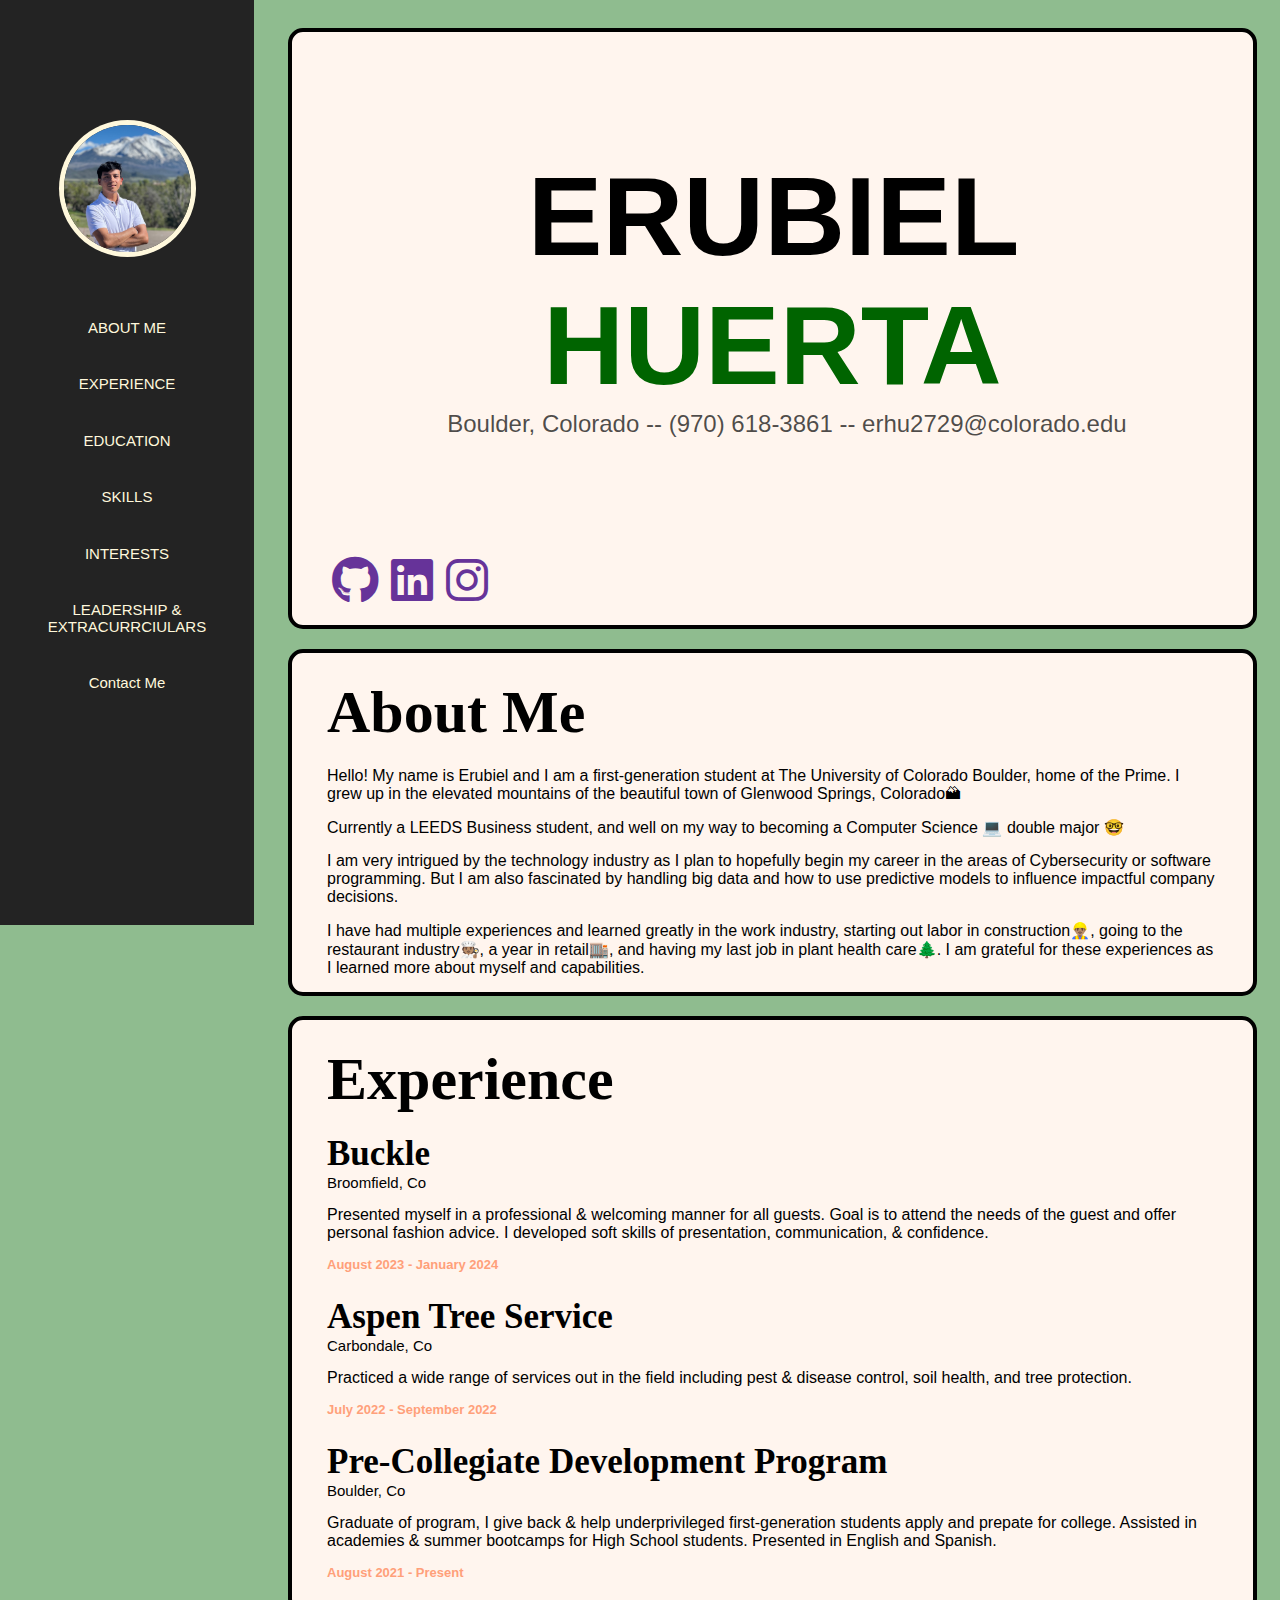
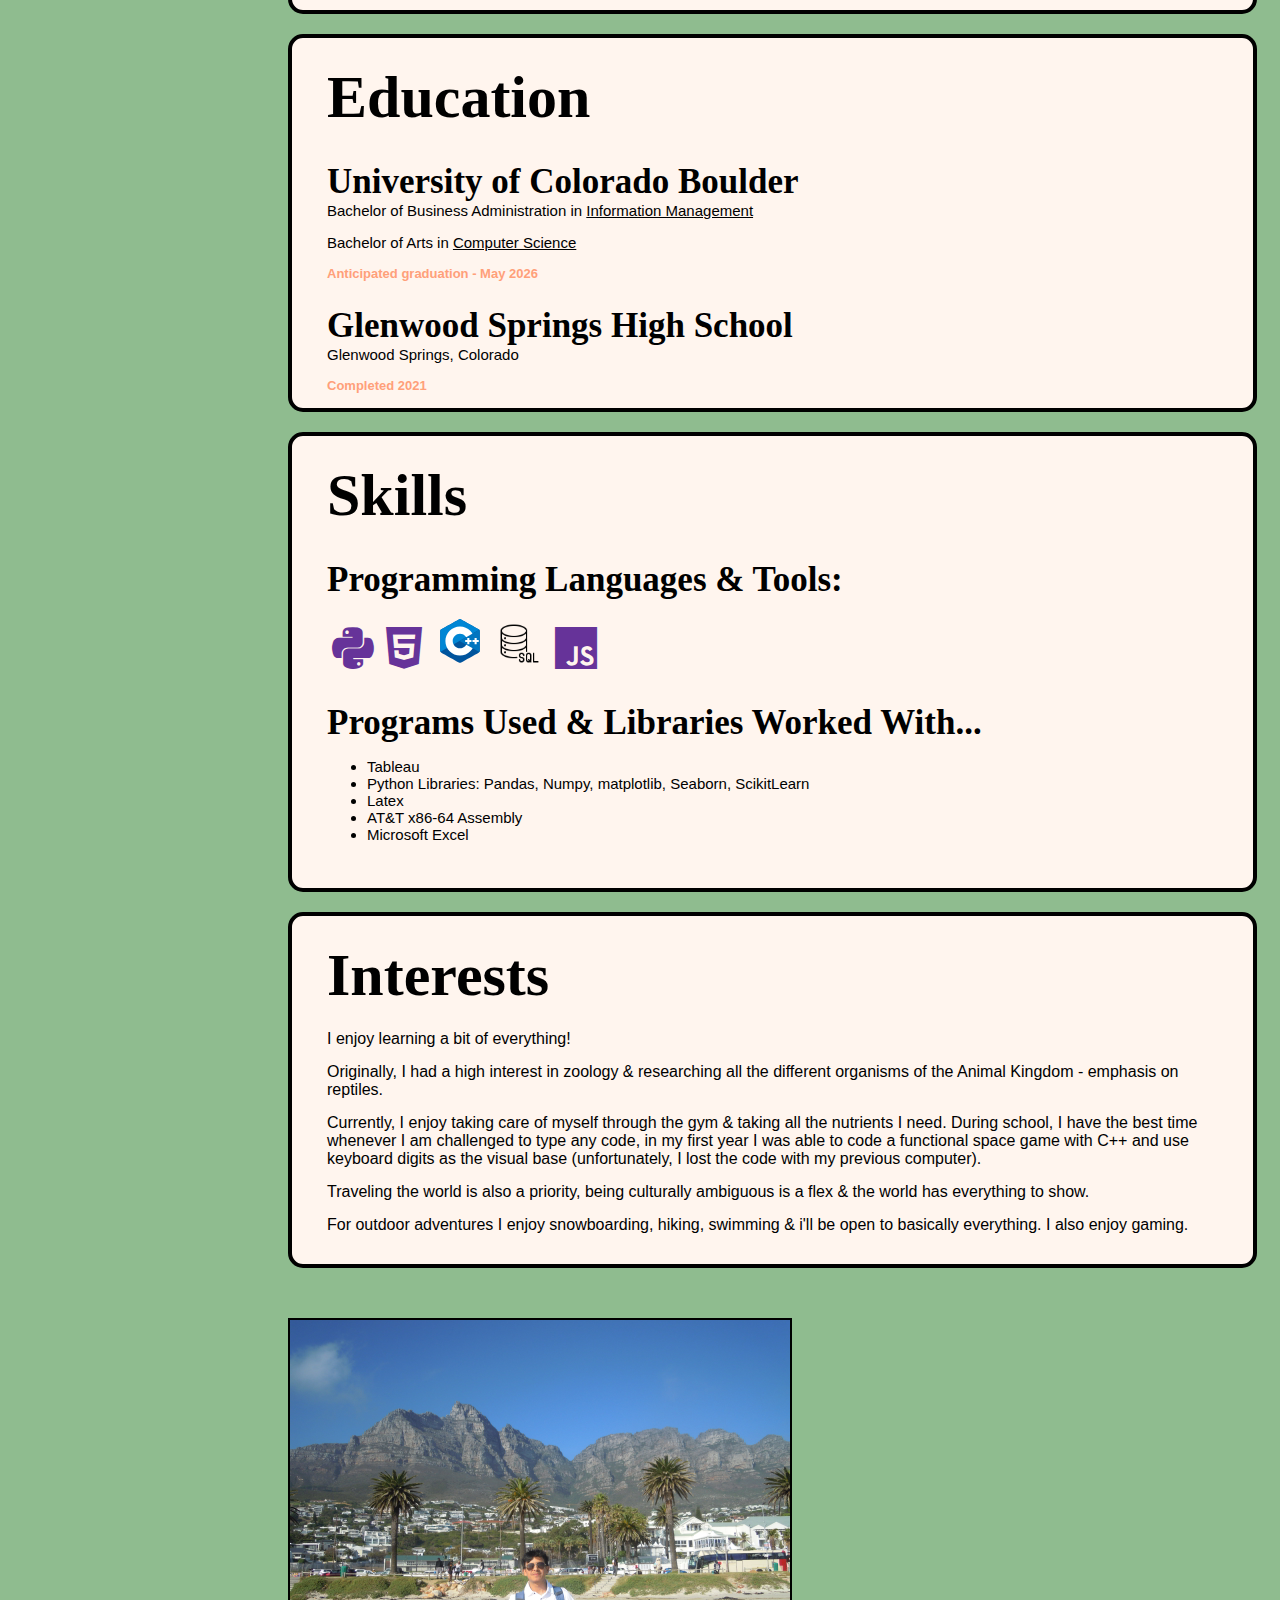
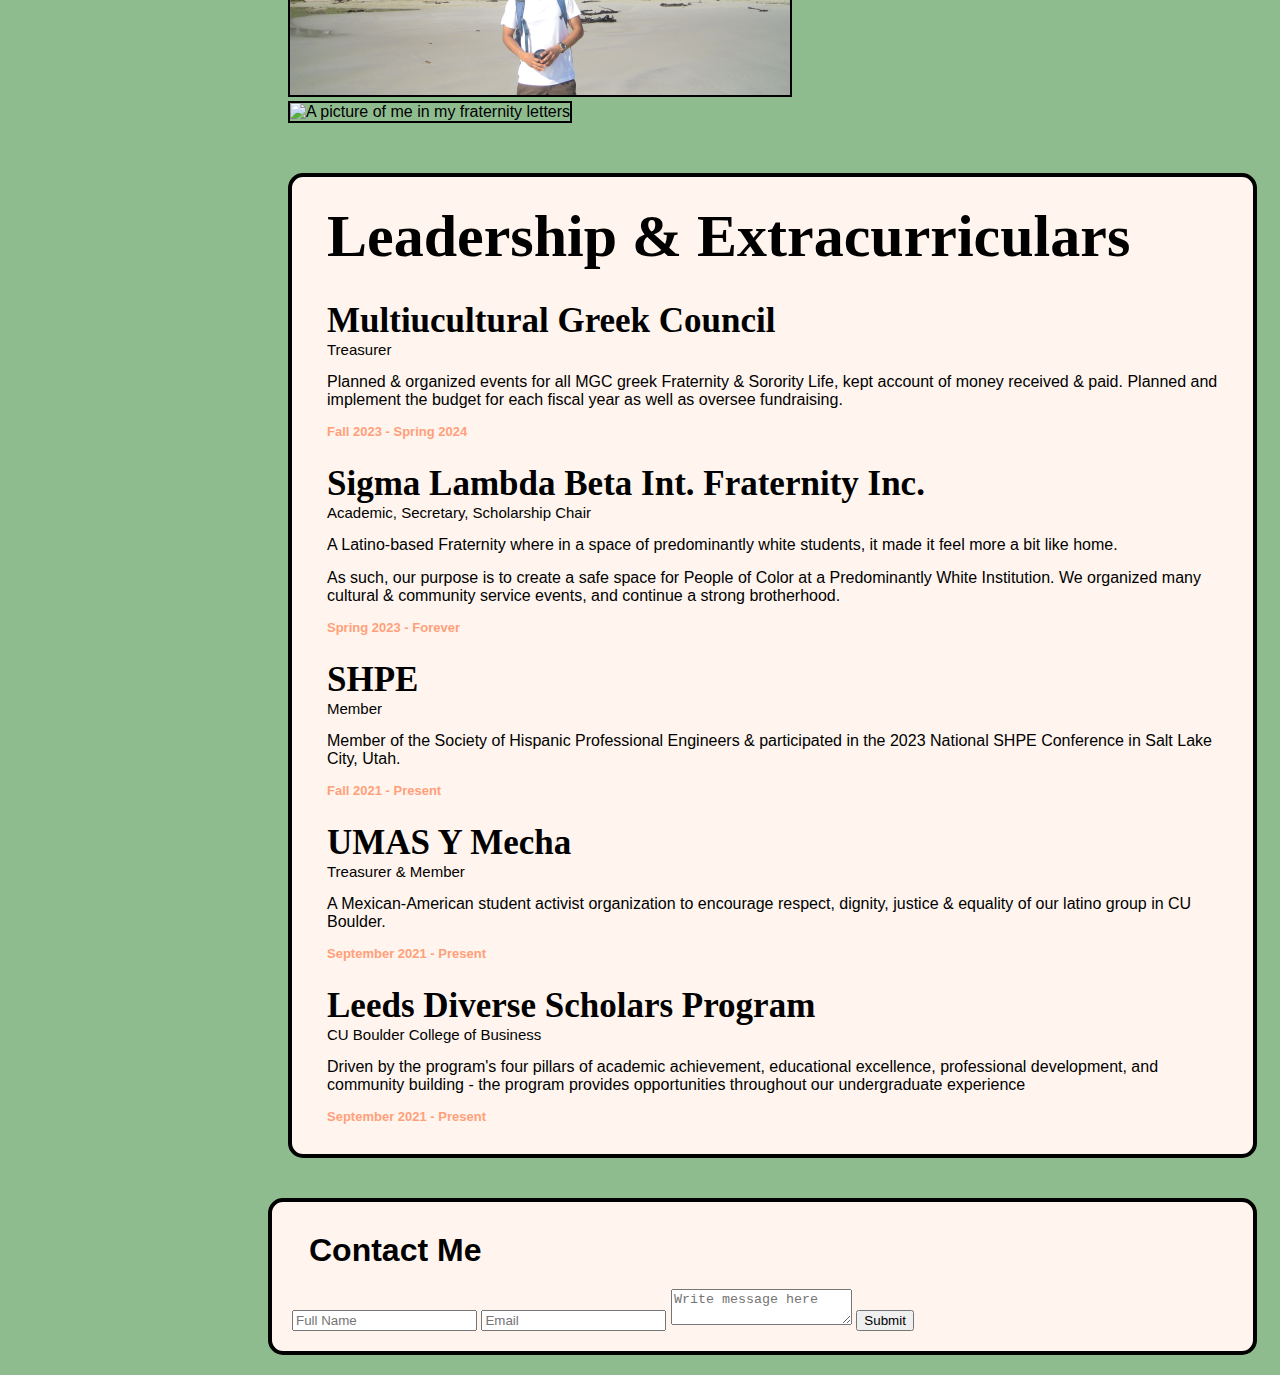
==== index.html @ ac3ac9e4 "changed file name from page1" ====
<!DOCTYPE html>
<html lang="en-US">
    <head>
        <link rel="stylesheet" href="style.css">
        <script type="text/javascript" src="script.js"></script>
        <link rel="stylesheet" href="https://cdnjs.cloudflare.com/ajax/libs/font-awesome/6.1.1/css/all.min.css">

        <link rel="stylesheet" href="https://stackpath.bootstrapcdn.com/bootstrap/5.0.0-alpha1/css/bootstrap.min.css" integrity="sha384-r4NyP46KrjDleawBgD5tp8Y7UzmLA05oM1iAEQ17CSuDqnUK2+k9luXQOfXJCJ4I" crossorigin="anonymous">
        <script src="https://stackpath.bootstrapcdn.com/bootstrap/5.0.0-alpha1/js/bootstrap.min.js" integrity="sha384-oesi62hOLfzrys4LxRF63OJCXdXDipiYWBnvTl9Y9/TRlw5xlKIEHpNyvvDShgf/" crossorigin="anonymous"></script>
        <script src="https://cdn.jsdelivr.net/npm/popper.js@1.16.0/dist/umd/popper.min.js" integrity="sha384-Q6E9RHvbIyZFJoft+2mJbHaEWldlvI9IOYy5n3zV9zzTtmI3UksdQRVvoxMfooAo" crossorigin="anonymous"></script>
    </head>
    <body id="home">

        <div id="toggle-content" class="hide">
            <ul>
                <li><a href="#aboutMe">ABOUT ME</a></li>
                <li><a href="#experience">EXPERIENCE</a></li>
                <li><a href="#education">EDUCATION</a></li>
                <li><a href="#skills">SKILLS</a></li>
                <li><a href="#interests">INTERESTS</a></li>
                <li><a href="#Leadership">LEADERSHIP & EXTRACURRCIULARS</a></li>
            </ul>
        </div>
        <div class="togglebar">
            <div class="toggle" onclick="toggleUp()">
                <i class="fa fa-bars"></i>
            </div>
        </div>


        <div class="wrapper">
            <div class="side-nav">
                <img id="beginning" class="circleImg" src="eruProfessional.jpeg" alt="Profile Picture of Eru">
                <a href="#aboutMe">ABOUT ME</a>
                <a href="#experience">EXPERIENCE</a>
                <a href="#education">EDUCATION</a>
                <a href="#skills">SKILLS</a>
                <a href="#interests">INTERESTS</a>
                <a href="#Leadership">LEADERSHIP & EXTRACURRCIULARS</a>
                <a href="#contactMe">Contact Me</a>
            </div>
        </div>


        <div class="main-content">
            <section class="main_me" href="#beginning">
                <h1 style="font-size: 7em; font-weight: bolder; margin: 120px auto 0 auto;"> 
                    <a>ERUBIEL</a>
                    <a style="color: darkgreen;">HUERTA</a>
                </h1>
                <h2>
                    <a>Boulder, Colorado -- (970) 618-3861 -- erhu2729@colorado.edu</a>
                </h2>
                <ul>
                    <a href="https://github.com/erubielh1012" class="list-inline-item">
                        <i class="fa-brands fa-github"></i>
                    </a>
                    <a href="https://www.linkedin.com/in/erubiel-huerta/" class="list-inline-item">
                        <i class="fa-brands fa-linkedin"></i>
                    </a>
                    <a href="https://instagram.com" class="list-inline-item">
                        <i class="fa-brands fa-instagram"></i>
                    </a>
                </ul>
            </section>
            <section id="aboutMe" class="resume-content">
                <h2>About Me</h2>
                <p>Hello! My name is Erubiel and I am a first-generation student at The University of Colorado Boulder, home of the Prime. I grew up in the elevated mountains of the beautiful town of Glenwood Springs, Colorado🏔</p>
    
                <p>Currently a LEEDS Business student, and well on my way to becoming a Computer Science 💻 double major 🤓</p>
                <p>I am very intrigued by the technology industry as I plan to hopefully begin my career in the areas of Cybersecurity or software programming. But I am also fascinated by handling big data and how to use predictive models to influence impactful company decisions.</p>
    
                <p>I have had multiple experiences and learned greatly in the work industry, starting out labor in construction👷🏽‍♂️, going to the restaurant industry🧑🏽‍🍳, a year in retail🏬, and having my last job in plant health care🌲. I am grateful for these experiences as I learned more about myself and capabilities.</p>
            </section>
            <section id="experience" class="resume-content">
                <div>
                    <h2>Experience</h2>
                    <h3>Buckle
                    </h3>
                    <h4>
                        Broomfield, Co
                    </h4>
                    <p>Presented myself in a professional & welcoming manner for all guests. Goal is to attend the needs of the guest and offer personal fashion advice. I developed soft skills of presentation, communication, & confidence.</p>
                    <h5>August 2023 - January 2024</h5>
                </div>
                <div>
                    <h3>Aspen Tree Service</h3>
                    <h4>Carbondale, Co</h4>
                    <p>Practiced a wide range of services out in the field including pest & disease control, soil health, and tree protection.</p>
                    <h5>July 2022 - September 2022</h5>
                </div>
                <div>
                    <h3>Pre-Collegiate Development Program</h3>
                    <h4>Boulder, Co</h4>
                    <p>Graduate of program, I give back & help underprivileged first-generation students apply and prepate for college. Assisted in academies & summer bootcamps for High School students. Presented in English and Spanish.</p>
                    <h5>August 2021 - Present</h5>
                </div>
                <p></p>
            </section>
            <section id="education" class="resume-content">
                <h2>Education</h2>
                <div>
                    <h3>University of Colorado Boulder</h3>
                    <h4>Bachelor of Business Administration in <u>Information Management</u></h4>
                    <h4>Bachelor of Arts in <u>Computer Science</u></h4>
                    <h5>Anticipated graduation - May 2026</h5>
                </div>
                <div>
                    <h3>Glenwood Springs High School</h3>
                    <h4>Glenwood Springs, Colorado</h4>
                    <h5>Completed 2021</h5>
                </div>
            </section>
            <section id="skills" class="resume-content">
                <h2>Skills</h2>
                <h3>Programming Languages & Tools:</h3>
                <ul>
                    <li class="list-inline-item">
                        <i class="fa-brands fa-python"></i>
                    </li>
                    <li class="list-inline-item">
                        <i class="fa-brands fa-html5"></i>
                    </li>
                    <li class="list-inline-item">
                        <svg xmlns="http://www.w3.org/2000/svg" x="0px" y="0px" width="50" height="50" viewBox="0 0 48 48">
                            <path fill="#00549d" fill-rule="evenodd" d="M22.903,3.286c0.679-0.381,1.515-0.381,2.193,0 c3.355,1.883,13.451,7.551,16.807,9.434C42.582,13.1,43,13.804,43,14.566c0,3.766,0,15.101,0,18.867 c0,0.762-0.418,1.466-1.097,1.847c-3.355,1.883-13.451,7.551-16.807,9.434c-0.679,0.381-1.515,0.381-2.193,0 c-3.355-1.883-13.451-7.551-16.807-9.434C5.418,34.899,5,34.196,5,33.434c0-3.766,0-15.101,0-18.867 c0-0.762,0.418-1.466,1.097-1.847C9.451,10.837,19.549,5.169,22.903,3.286z" clip-rule="evenodd"></path><path fill="#0086d4" fill-rule="evenodd" d="M5.304,34.404C5.038,34.048,5,33.71,5,33.255 c0-3.744,0-15.014,0-18.759c0-0.758,0.417-1.458,1.094-1.836c3.343-1.872,13.405-7.507,16.748-9.38 c0.677-0.379,1.594-0.371,2.271,0.008c3.343,1.872,13.371,7.459,16.714,9.331c0.27,0.152,0.476,0.335,0.66,0.576L5.304,34.404z" clip-rule="evenodd"></path><path fill="#fff" fill-rule="evenodd" d="M24,10c7.727,0,14,6.273,14,14s-6.273,14-14,14 s-14-6.273-14-14S16.273,10,24,10z M24,17c3.863,0,7,3.136,7,7c0,3.863-3.137,7-7,7s-7-3.137-7-7C17,20.136,20.136,17,24,17z" clip-rule="evenodd"></path><path fill="#0075c0" fill-rule="evenodd" d="M42.485,13.205c0.516,0.483,0.506,1.211,0.506,1.784 c0,3.795-0.032,14.589,0.009,18.384c0.004,0.396-0.127,0.813-0.323,1.127L23.593,24L42.485,13.205z" clip-rule="evenodd"></path><path fill="#fff" fill-rule="evenodd" d="M31 21H33V27H31zM38 21H40V27H38z" clip-rule="evenodd"></path><path fill="#fff" fill-rule="evenodd" d="M29 23H35V25H29zM36 23H42V25H36z" clip-rule="evenodd"></path>
                            </svg>
                    </li>
                    <li class="list-inline-item">
                        <img src="sqlpng.png" alt="SQL Icon" width="45px" height="45px" >
                    </li>
                    <li class="list-inline-item">
                        <i class="fa-brands fa-js"></i>
                    </li>
                </ul>
                <h3>
                    Programs Used & Libraries Worked With...
                </h3>
                <h4>
                    <ul>
                        <li>Tableau</li>
                        <li>Python Libraries: Pandas, Numpy, matplotlib, Seaborn, ScikitLearn</li>
                        <li>Latex</li>
                        <li>AT&T x86-64 Assembly</li>
                        <li>Microsoft Excel</li>
                    </ul>
                </h4>
                <p></p>
            </section>
            <section id="interests" class="resume-content">
                <h2>Interests</h2>
                <p>I enjoy learning a bit of everything!</p> 
                <p>Originally, I had a high interest in zoology & researching all the different organisms of the Animal Kingdom - emphasis on reptiles.</p>
                <p>Currently, I enjoy taking care of myself through the gym & taking all the nutrients I need. During school, I have the best time whenever I am challenged to type any code, in my first year I was able to code a functional space game with C++ and use keyboard digits as the visual base (unfortunately, I lost the code with my previous computer). </p>
                <p>Traveling the world is also a priority, being culturally ambiguous is a flex & the world has everything to show.</p>
                <p>For outdoor adventures I enjoy snowboarding, hiking, swimming & i'll be open to basically everything. I also enjoy gaming.<p>
            </section>
            <!-- picture of cape town -->
            <div class="container text-center" style="margin: 50px auto 50px auto;">
                <div class="row">
                    <div class="col" >
                        <picture>
                            <img class="img-thumbnail float-start thumbnail-border-color: black" style="max-width: 500px; border: 2px black solid;" src="eruCapeTownMountains.JPG" alt="A picture of me in the mountains">
                        </picture>
                    </div>
                    <div class="col" >
                        <img class="img-fluid img-thumbnail float-end" style="max-width: 400px; border: 2px black solid;"  src="eruSLV.JPEG" alt="A picture of me in my fraternity letters">
                    </div>
                </div>
            </div>
    
            <section id="Leadership" class="resume-content">
                <h2>Leadership & Extracurriculars</h2>
                <div>
                    <h3>Multiucultural Greek Council</h3>
                    <h4>Treasurer</h4>
                    <p>Planned & organized events for all MGC greek Fraternity & Sorority Life, kept account of money received & paid. Planned and implement the budget for each fiscal year as well as oversee fundraising.</p>
                    <h5>Fall 2023 - Spring 2024</h5>
                </div>
                <div>
                    <h3>Sigma Lambda Beta Int. Fraternity Inc.</h3>
                    <h4>Academic, Secretary, Scholarship Chair</h4>
                    <p>A Latino-based Fraternity where in a space of predominantly white students, it made it feel more a bit like home.</p>
                    <p>As such, our purpose is to create a safe space for People of Color at a Predominantly White Institution. We organized many cultural & community service events, and continue a strong brotherhood.</p>
                    <h5>Spring 2023 - Forever</h5>
                </div>
                <div>
                    <h3>SHPE</h3>
                    <h4>Member</h4>
                    <p>Member of the Society of Hispanic Professional Engineers & participated in the 2023 National SHPE Conference in Salt Lake City, Utah.</p>
                    <h5>Fall 2021 - Present</h5>
                </div>
                <div>
                    <h3>UMAS Y Mecha</h3>
                    <h4>Treasurer & Member</h4>
                    <p>A Mexican-American student activist organization to encourage respect, dignity, justice & equality of our latino group in CU Boulder.</p>
                    <h5>September 2021 - Present</h5>
                </div>
                <div>
                    <h3>Leeds Diverse Scholars Program</h3>
                    <h4>CU Boulder College of Business</h4>
                    <p>Driven by the program's four pillars of academic achievement, educational excellence, professional development, and community building - the program provides opportunities throughout our undergraduate experience</p>
                    <h5>September 2021 - Present</h5>
                </div>
                <p></p>
            </section>
        </div>
    </body>
    <footer>
        <!-- <section>
            <table>
                <tr>
                    <th colspan="2">If You'd Like to Contact Me</th>
                </tr>
                <tr>
                    <td>Cell:</td>
                    <td>+1 (970) 619-3861</td>
                </tr>
                <tr>
                    <td>email</td>
                    <td>erhu2729@colorado.edu</td>
                </tr>
            </table>
        </section> -->
        <section id="contactMe" class="contact-me">
            <form action="/action_page.php" id="contact">
                <legend><h4>Contact Me</h4></legend>
                <input type="text" name="fullname" placeholder="Full Name">
                <input type="text" name="email" placeholder="Email">
                <textarea name="msg" placeholder="Write message here"></textarea>
                <input type="submit" value="Submit">
            </form>
        </section>
    </footer>
</html>
---- style.css ----
/* @font-face {
    font-family: 'pixel_letters';
    src: url('pixel_letters.ttf') format('truetype');
    font-weight: Bold;
} */

@import url(https://use.fontawesome.com/releases/v5.0.6/css/all.css);

#home {
    background-color: darkseagreen;
    font-family: hillside, Verdana, Geneva, Tahoma, sans-serif;
}

.main-content {
    margin-left: 260px;
    margin-right: -5px;
    flex: 1;
    padding: 20px;
    transition: all 0.3s ease-in-out;
}

.contact-me {
    margin-left: 27%;
    margin-right: 15px;
    flex: 1;
    padding: 20px;
    transition: all 0.3s ease-in-out;
    margin-left: 260px;
}

section {
    font-family: hillside, -apple-system, BlinkMacSystemFont, "Segoe UI", Roboto, "Helvetica Neue", Arial;
    background-color: seashell;
    margin-bottom: 20px;
    display: flex;
    /* padding: 20px; */
    flex-direction: column;

    /* add a box border around */
    border: 4px black solid;
    border-radius: 15px;
}

.main_me h1, 
.main_me h2 {
    text-align: center;
}

h1 {
    font-size: 7em;
    font-weight: bolder;
    margin: 120px auto 0 auto;
}

h2 {
    color: rgba(0,0,0,.7);
    font-weight: 100;
    margin-top: 0;
    margin-left: 3%;
    margin-bottom: 100px;
}

h3 {
    font-size: 3em;
    font-weight: 400;
    margin-bottom: 0;
}
h4 {
    font-size: 2em;
    margin: 10px auto 20px 15px;
}

/* this is for big headings of each individual section on the page */
.resume-content {
    font-family: 'Lucida Sans', 'Lucida Sans Regular', 'Lucida Grande', 'Lucida Sans Unicode', Geneva, Verdana, sans-serif;
}
.resume-content h2 {
    font-family: hillside;
    font-size: 60px;
    font-weight: bolder;
    color: black;
    /* margin-bottom: 15px; */
    margin: 25px 35px 20px 35px;
    float: left;
}

/* job titles or whatever */
.resume-content h3 {
    font-size: 35px;
    font-family: hillside;
    font-weight: bolder;
    color: black;
    clear: both;
    margin: 10px 35px 0 35px;
}

.resume-content h4 {
    font-size: 15px;
    margin: 0 35px 15px 35px;
    font-weight: 200;
}

.resume-content h5 {
    color: lightsalmon;
    font-size: small;
    margin: 0 35px 15px 35px;
}

.resume-content p {
    margin: 0 35px 15px 35px;
}

p {
    font-family: Verdana, Geneva, Tahoma, sans-serif;
    margin: 2% 5% 2% 5%;
}

.list-inline-item {
    color: rebeccapurple;
    display: inline-block;
    font-size: 3em;
}

.list-inline-item:not(:last-child) {
    margin-right: .5rem;
}


.list-inline-item:hover {
    color: maroon;
}

.circleImg {
    width: 50%;
    border-radius: 50%;
    box-shadow: 0 0 0 5px cornsilk;
    display: block;
    margin-left: auto;
    margin-right: auto;
    margin-bottom: 60px;
    margin-top: 100px;
}

.circleImg:hover {
    box-shadow: 0 0 20px 5px cornsilk;
}

.wrapper {
    display: flex;
}

.side-nav {
    height: 100%;
    max-width: 254px;
    position: fixed; /* stays fixed while scrolling */
    background-color: #232323;
    left: 0;
    Top: 0;
    padding-top: 25px;
    transition: all 0.3s ease-in-out; /* smooth transition */
    /* overflow: auto; */
} 

.side-nav a {
    font-family: 'Gill Sans', 'Gill Sans MT', Calibri, 'Trebuchet MS', sans-serif;
    font-size: 15px;
    font-weight: 400;
    margin: 10%;
    min-width: auto;
    padding: 0px;
    /* position: relative; */

    text-align: center;
    /* color: rgba(255, 237, 177,0.7); */
    color: cornsilk;
    display: block;
    padding: 7px;

    text-decoration: none;
}

.side-nav a:active {
    color: greenyellow;
    /* font-size: large; */
}

.side-nav a:hover {
    color: salmon;
    /* font-size: x-large; */
}

/* .toggle-btn {
    display: none;
    position: absolute;
    top: 10px;
    right: 10px;
    cursor: pointer;
    font-size: 20px;
} */

.togglebar {
    flex: 0 0;
    width: 100%;

    /* my own styling */
    background-color: #232323;
    margin-top: -8px;
    min-height: 50px;
    max-height: 5px;
    position: fixed;
    left: 0;
    right: 0;

    border: #111 2px solid;
}

#toggle-content {
    /* flex: 0 0 180px; */
    top: 40px;
    /* right: -5px; */
    background-color: #232323;
    color: white;
    transition-duration: .5s;
    margin-left: -10px;
    position: fixed;
    width: 110%;
}
#toggle-content.hide {
    margin-top: -300px;
}
#toggle-content ul {
    padding: 0;
    /* margin: 15px -10px 0 -1px; */
    margin-bottom: 0;
}
#toggle-content ul li {
    list-style-type: none;
    padding: 10px; 
    color: white;
    border-bottom: 2px solid #111;
}
#toggle-content a {
    display: block;
    text-decoration: none;
    color: cornsilk;
}
#toggle-content li:hover a {
    /* font-size: x-large; */
    color: salmon;
}
#toggle-content li:last-child {
    border-top: 2px solid #111;
}
.toggle i {
    height: 48px;
    font-size: 1.4em;
    width: 48px;
    color: var(cornsilk);
    display: flex;   
    align-items: center;
    justify-content: center;
    background-color: cornsilk;
    border: 1px black solid;
    border-radius: 2px;

    /* float: right;
    overflow: hidden; */
}
.toggle i:hover {
    color: maroon;
}

@media (max-width: 850px) {
    /* This brings the section boxes to the left when sidebar disappears */
    .main-content {
        margin-left: -5px;
        margin-top: 50px;
    }

    .contact-me {
        margin-left: 15px;
        margin-top: 50px;
    }

    /* first lets hide the sidebar when the screen shrinks */
    .side-nav {
        width: 0;
        left: -100%; /* This moves the side-bar completely off the screen */
    }

    /* Now lets show the toggle button for smaller screens */
    .toggle-btn {
        display: block;
    }
}

@media (min-width: 850px) {
    .togglebar {
        visibility: hidden;
    }

    #toggle-content {
        visibility: hidden;
        transition-duration: 0s;
    }
}
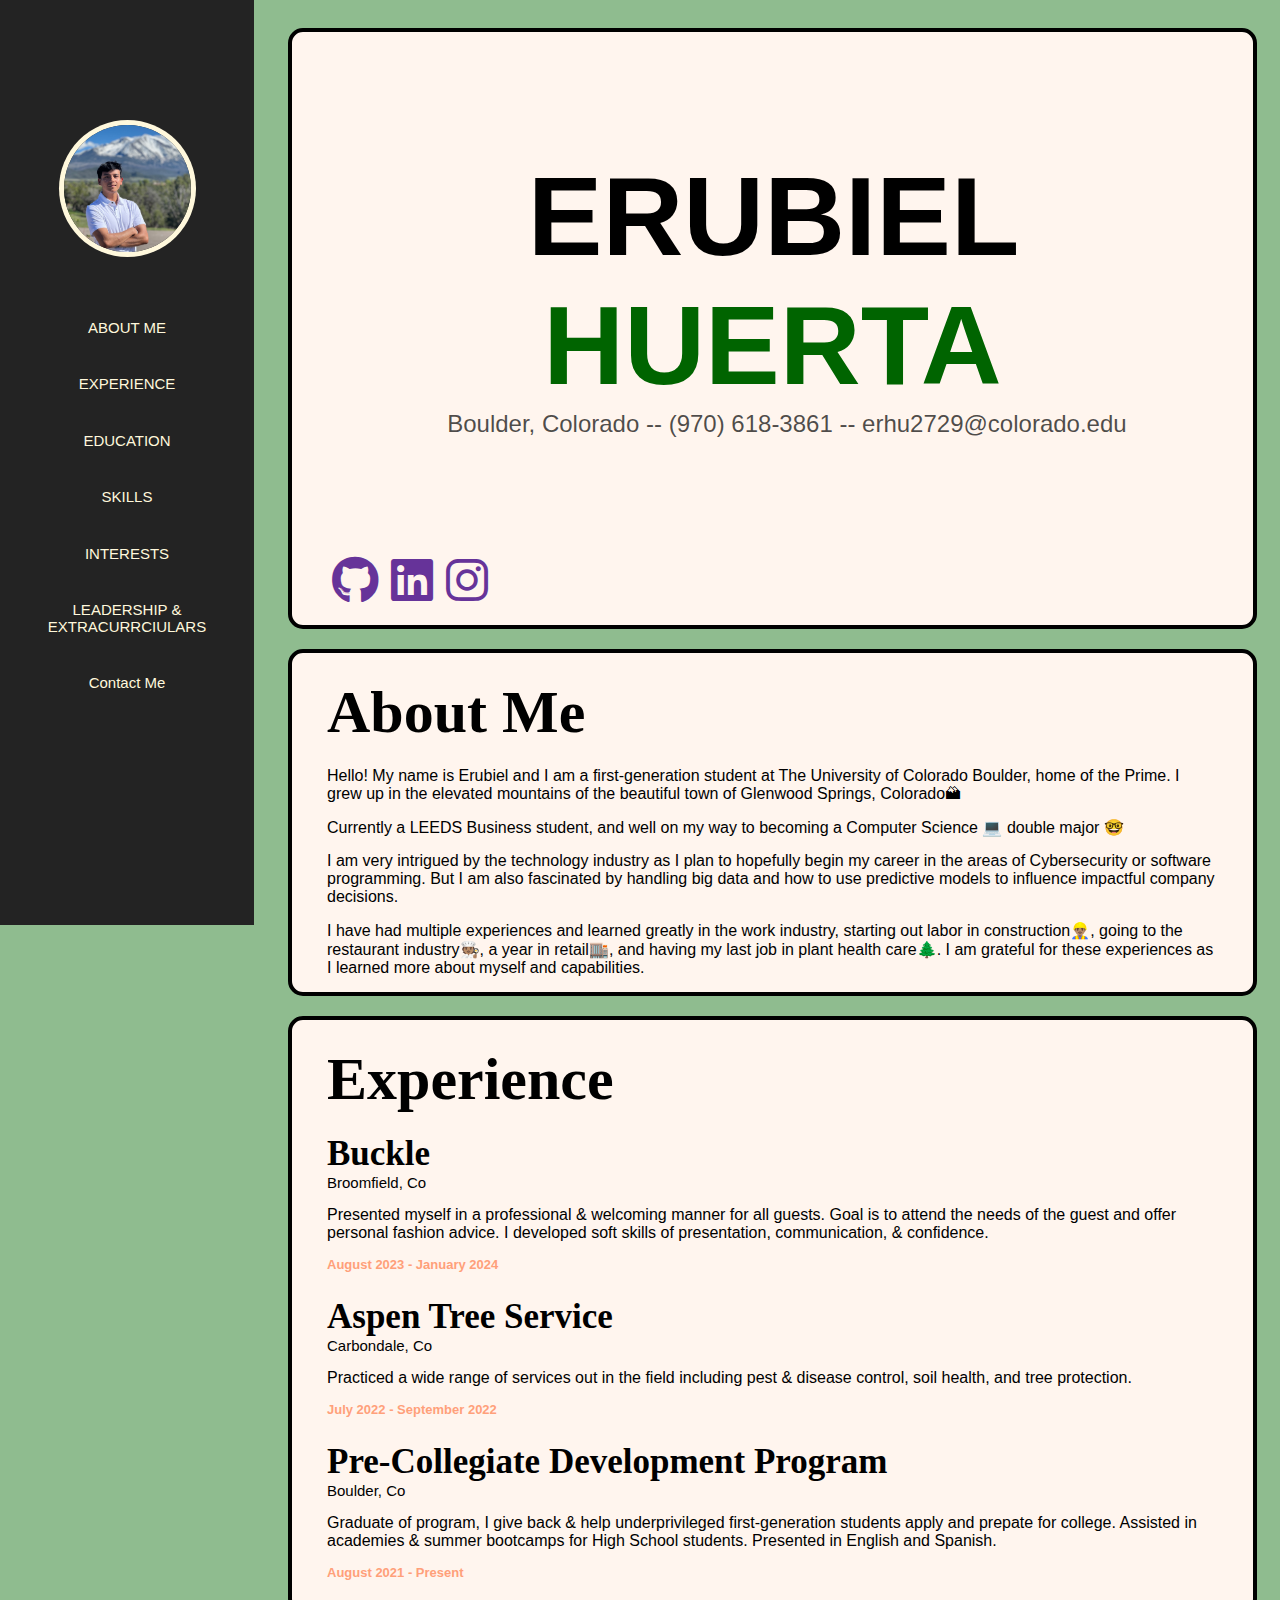
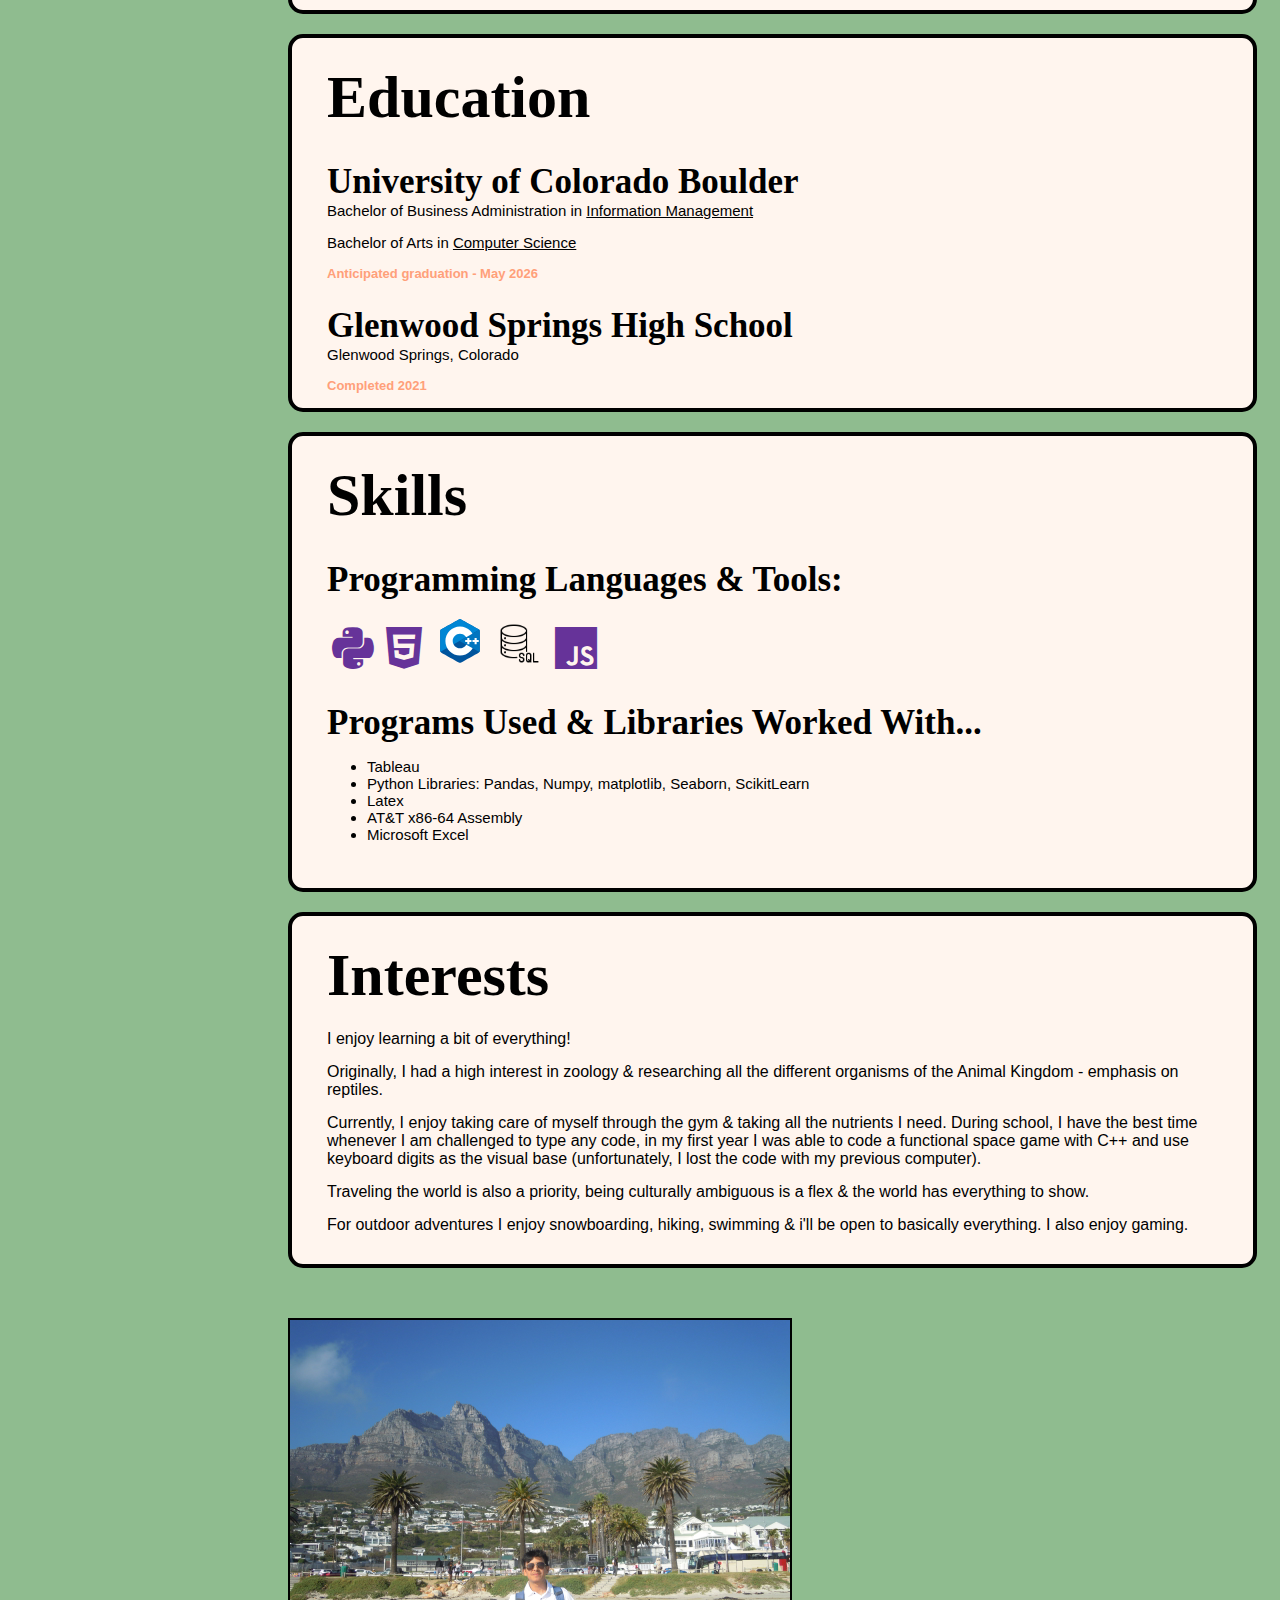
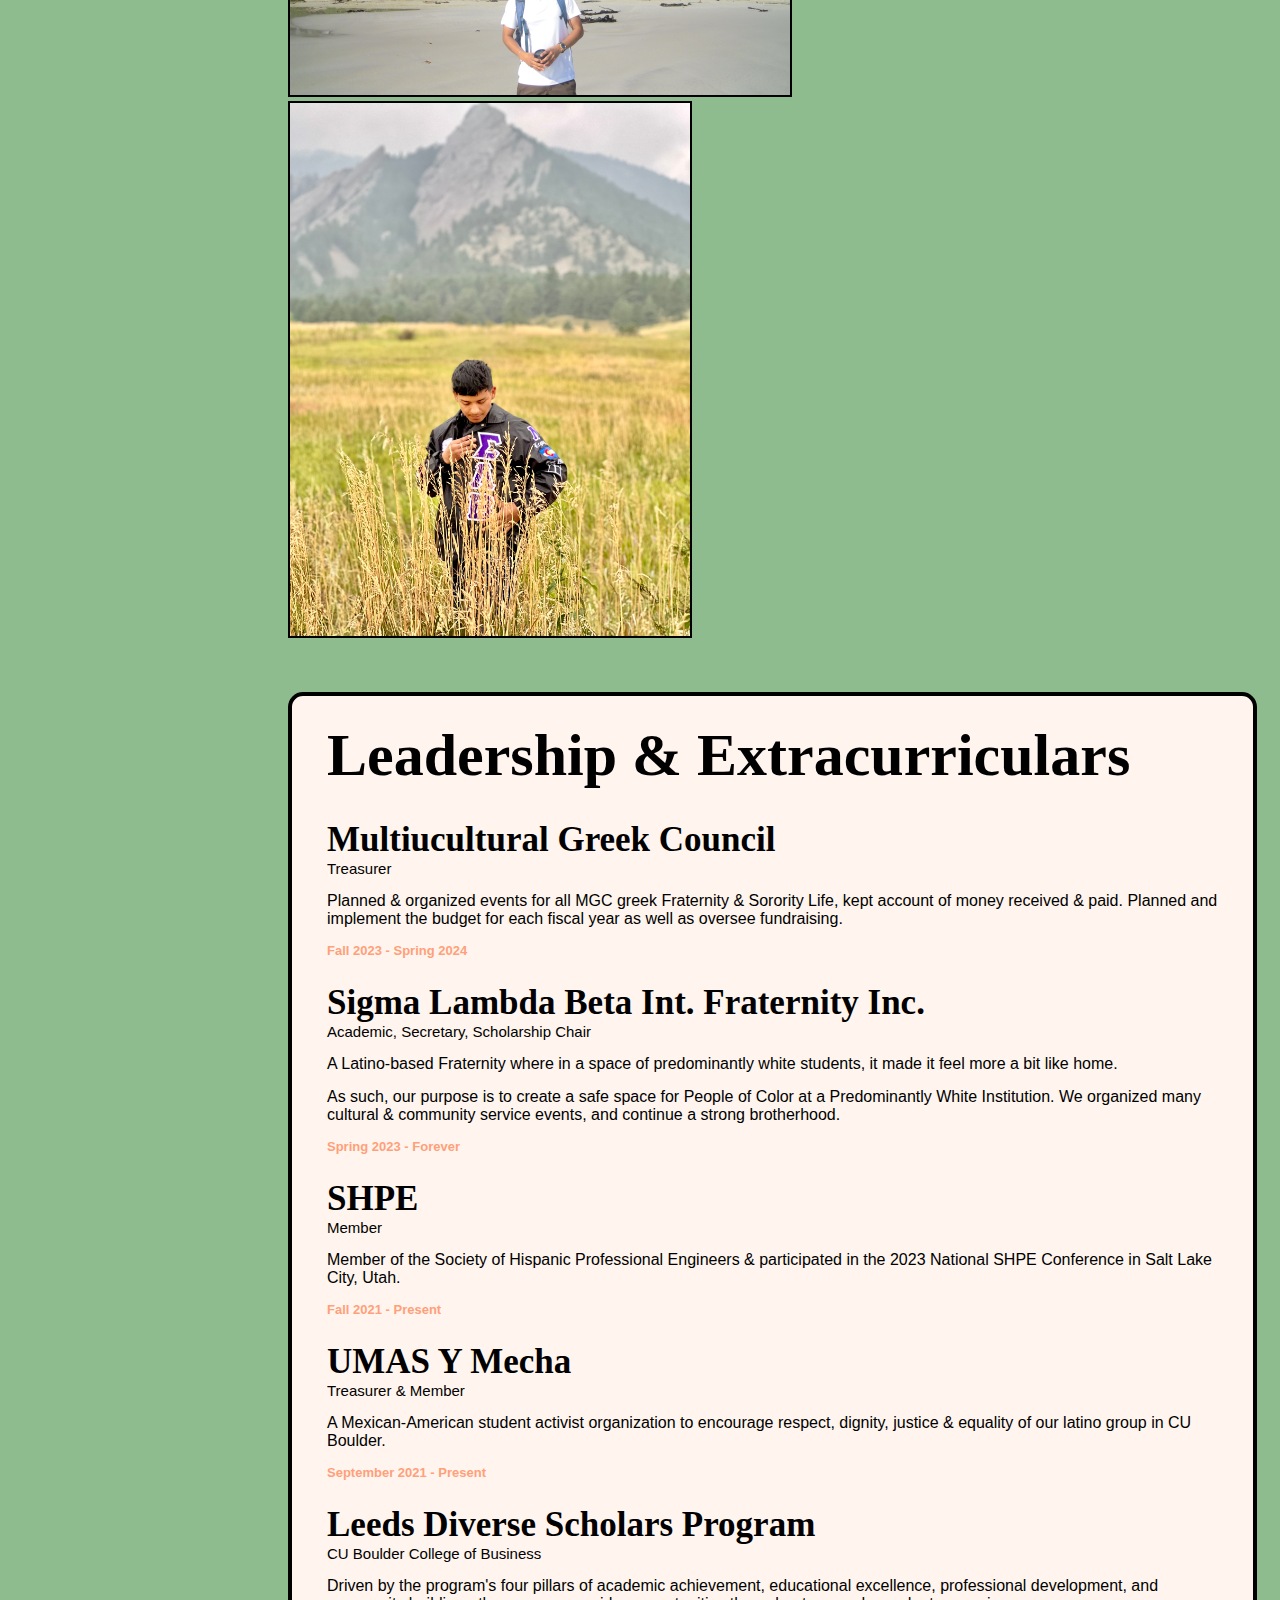
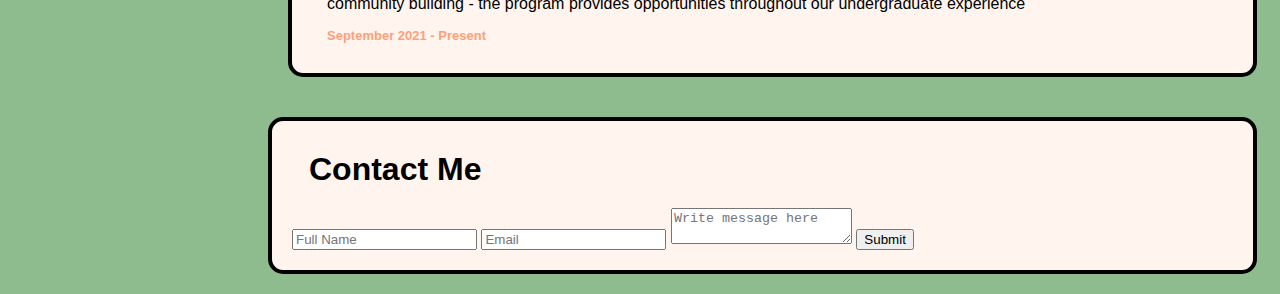
==== commit 2fc9496c: "image touch-up" ====
--- a/index.html
+++ b/index.html
@@ -164,7 +164,7 @@
                         </picture>
                     </div>
                     <div class="col" >
-                        <img class="img-fluid img-thumbnail float-end" style="max-width: 400px; border: 2px black solid;"  src="eruSLV.JPEG" alt="A picture of me in my fraternity letters">
+                        <img class="img-fluid img-thumbnail float-end" style="max-width: 400px; border: 2px black solid;"  src="eruSLB.jpeg" alt="A picture of me in my fraternity letters">
                     </div>
                 </div>
             </div>
